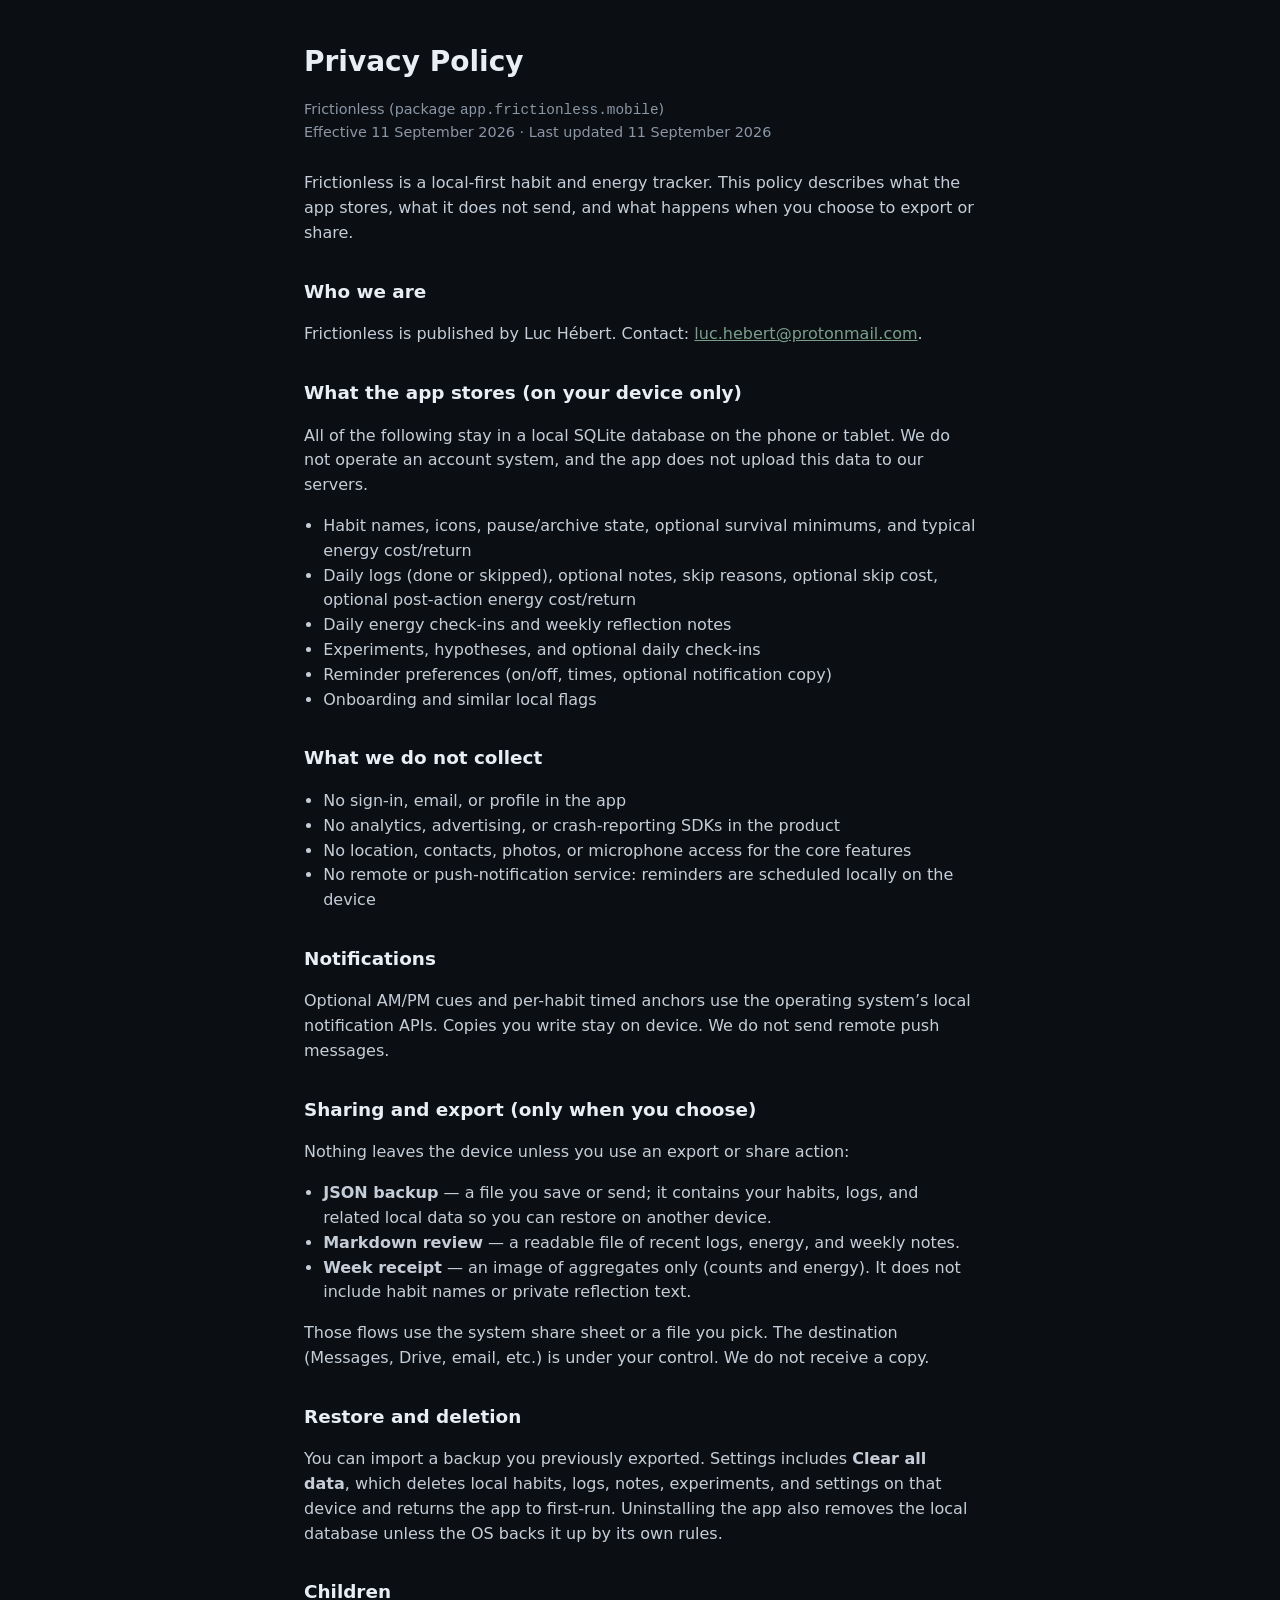
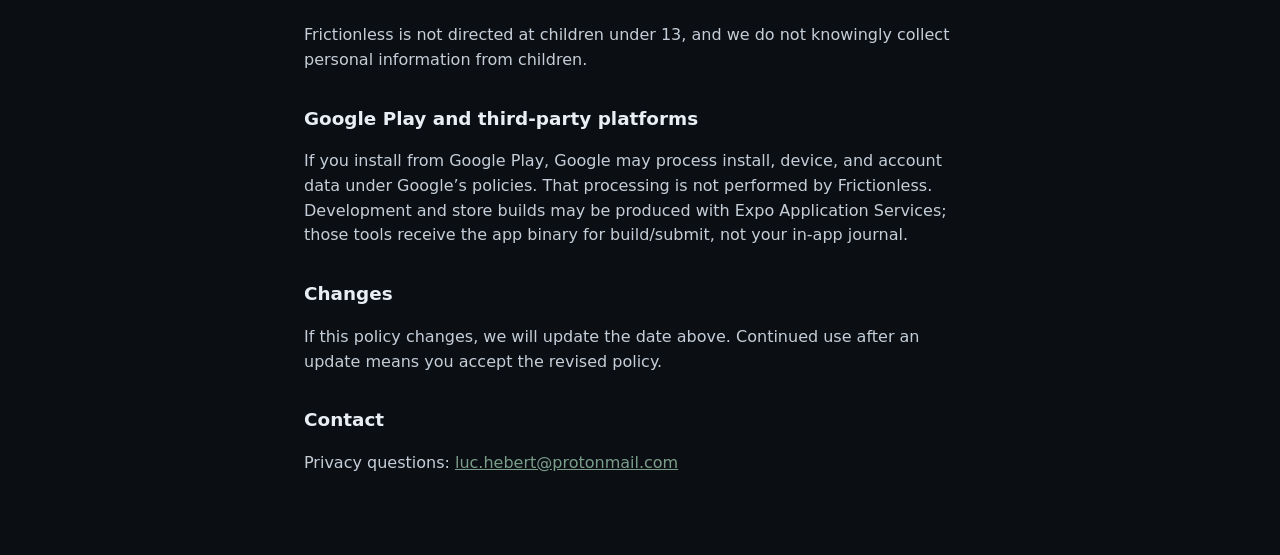
==== index.html @ 9b6e15c6 "Add Frictionless privacy policy. Co-authored-by: Cursor <cursoragent@cursor.com>" ====
<!DOCTYPE html>
<html lang="en">
  <head>
    <meta charset="utf-8" />
    <meta name="viewport" content="width=device-width, initial-scale=1" />
    <title>Frictionless Privacy Policy</title>
    <style>
      :root {
        color-scheme: dark;
      }
      body {
        margin: 0;
        background: #0b0f14;
        color: #e8eef4;
        font-family: ui-sans-serif, system-ui, -apple-system, Segoe UI, sans-serif;
        line-height: 1.55;
      }
      main {
        max-width: 42rem;
        margin: 0 auto;
        padding: 2.5rem 1.25rem 4rem;
      }
      h1 {
        font-size: 1.75rem;
        font-weight: 600;
        margin: 0 0 0.35rem;
      }
      h2 {
        font-size: 1.15rem;
        font-weight: 600;
        margin: 2rem 0 0.6rem;
      }
      p,
      li {
        color: #c5ced8;
      }
      .meta {
        color: #8b97a6;
        font-size: 0.9rem;
        margin-bottom: 1.75rem;
      }
      a {
        color: #7a9e8a;
      }
      ul {
        padding-left: 1.2rem;
      }
    </style>
  </head>
  <body>
    <main>
      <h1>Privacy Policy</h1>
      <p class="meta">
        Frictionless (package <code>app.frictionless.mobile</code>)<br />
        Effective 11 September 2026 · Last updated 11 September 2026
      </p>

      <p>
        Frictionless is a local-first habit and energy tracker. This policy describes what the app
        stores, what it does not send, and what happens when you choose to export or share.
      </p>

      <h2>Who we are</h2>
      <p>
        Frictionless is published by Luc Hébert. Contact:
        <a href="mailto:luc.hebert@protonmail.com">luc.hebert@protonmail.com</a>.
      </p>

      <h2>What the app stores (on your device only)</h2>
      <p>
        All of the following stay in a local SQLite database on the phone or tablet. We do not
        operate an account system, and the app does not upload this data to our servers.
      </p>
      <ul>
        <li>Habit names, icons, pause/archive state, optional survival minimums, and typical energy cost/return</li>
        <li>Daily logs (done or skipped), optional notes, skip reasons, optional skip cost, optional post-action energy cost/return</li>
        <li>Daily energy check-ins and weekly reflection notes</li>
        <li>Experiments, hypotheses, and optional daily check-ins</li>
        <li>Reminder preferences (on/off, times, optional notification copy)</li>
        <li>Onboarding and similar local flags</li>
      </ul>

      <h2>What we do not collect</h2>
      <ul>
        <li>No sign-in, email, or profile in the app</li>
        <li>No analytics, advertising, or crash-reporting SDKs in the product</li>
        <li>No location, contacts, photos, or microphone access for the core features</li>
        <li>No remote or push-notification service: reminders are scheduled locally on the device</li>
      </ul>

      <h2>Notifications</h2>
      <p>
        Optional AM/PM cues and per-habit timed anchors use the operating system’s local
        notification APIs. Copies you write stay on device. We do not send remote push messages.
      </p>

      <h2>Sharing and export (only when you choose)</h2>
      <p>Nothing leaves the device unless you use an export or share action:</p>
      <ul>
        <li><strong>JSON backup</strong> — a file you save or send; it contains your habits, logs, and related local data so you can restore on another device.</li>
        <li><strong>Markdown review</strong> — a readable file of recent logs, energy, and weekly notes.</li>
        <li><strong>Week receipt</strong> — an image of aggregates only (counts and energy). It does not include habit names or private reflection text.</li>
      </ul>
      <p>
        Those flows use the system share sheet or a file you pick. The destination (Messages, Drive,
        email, etc.) is under your control. We do not receive a copy.
      </p>

      <h2>Restore and deletion</h2>
      <p>
        You can import a backup you previously exported. Settings includes <strong>Clear all data</strong>,
        which deletes local habits, logs, notes, experiments, and settings on that device and
        returns the app to first-run. Uninstalling the app also removes the local database unless
        the OS backs it up by its own rules.
      </p>

      <h2>Children</h2>
      <p>
        Frictionless is not directed at children under 13, and we do not knowingly collect personal
        information from children.
      </p>

      <h2>Google Play and third-party platforms</h2>
      <p>
        If you install from Google Play, Google may process install, device, and account data under
        Google’s policies. That processing is not performed by Frictionless. Development and store
        builds may be produced with Expo Application Services; those tools receive the app binary
        for build/submit, not your in-app journal.
      </p>

      <h2>Changes</h2>
      <p>
        If this policy changes, we will update the date above. Continued use after an update means
        you accept the revised policy.
      </p>

      <h2>Contact</h2>
      <p>
        Privacy questions:
        <a href="mailto:luc.hebert@protonmail.com">luc.hebert@protonmail.com</a>
      </p>
    </main>
  </body>
</html>
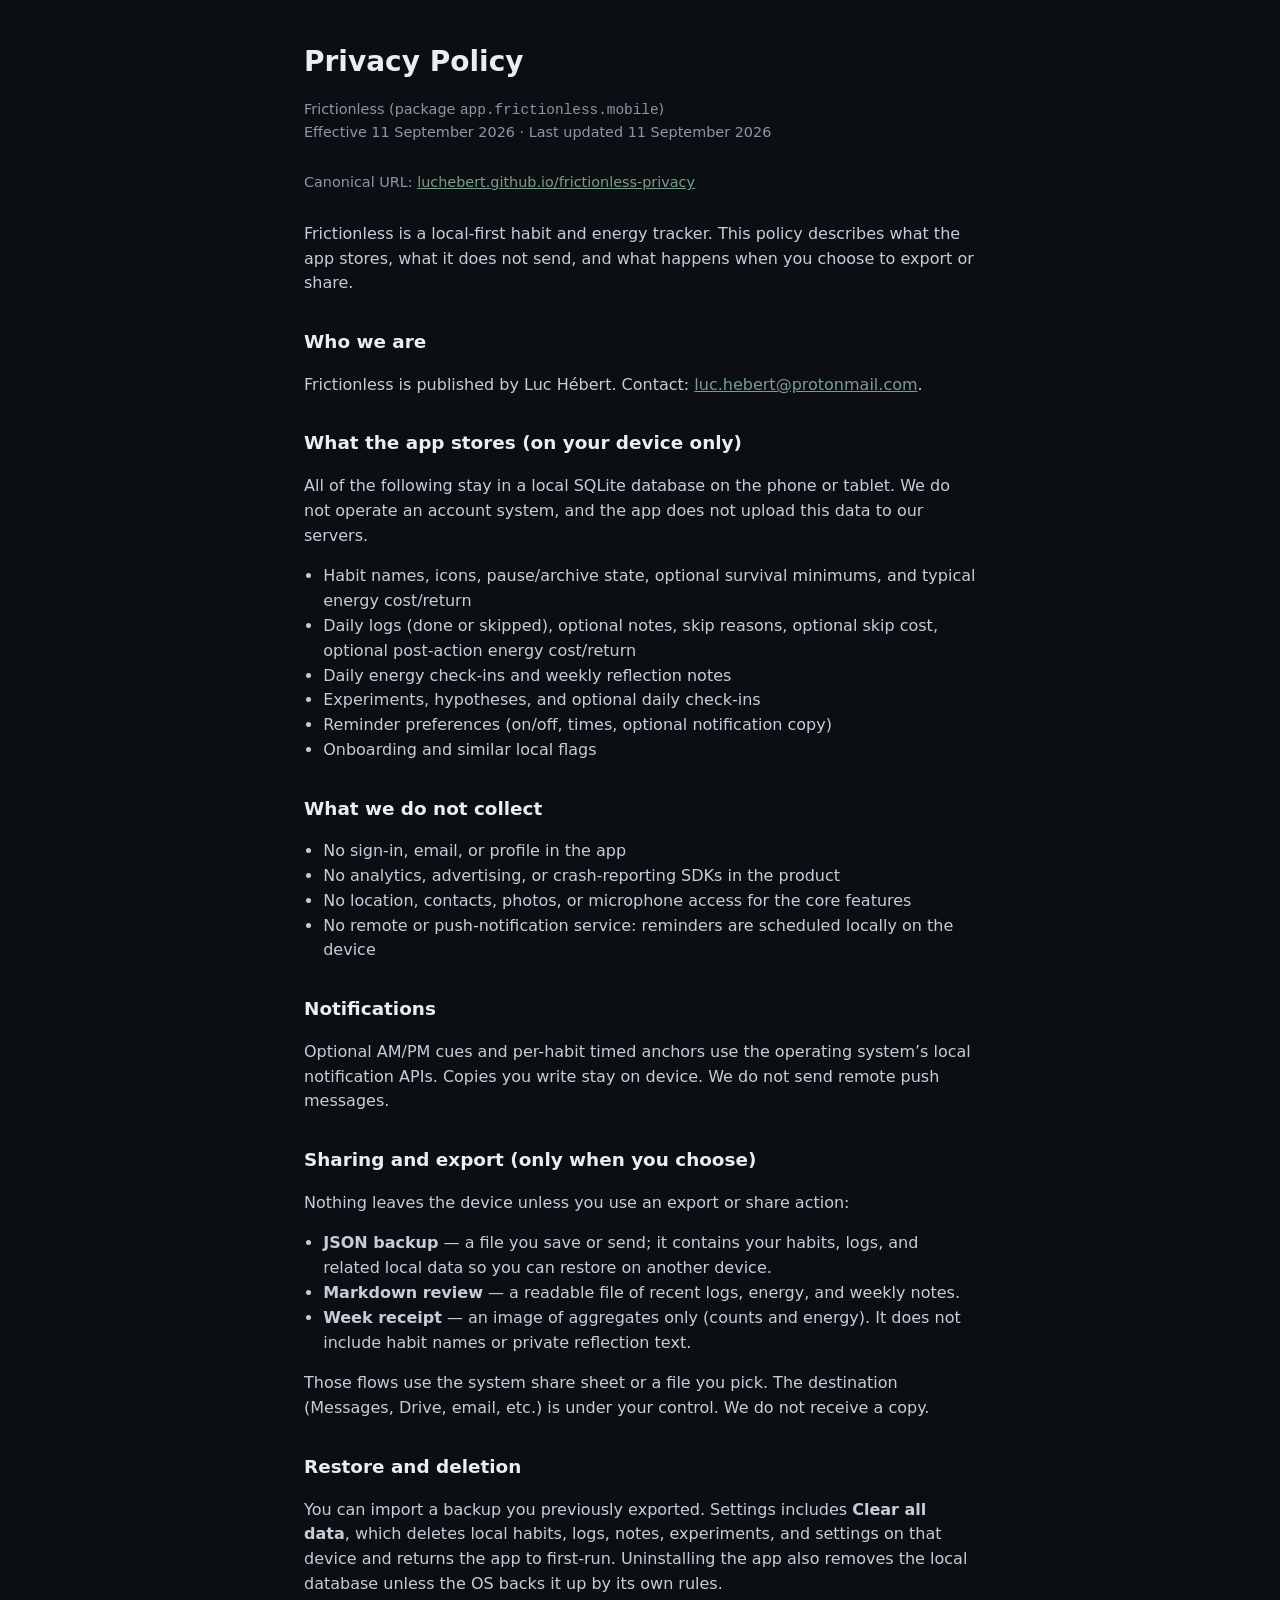
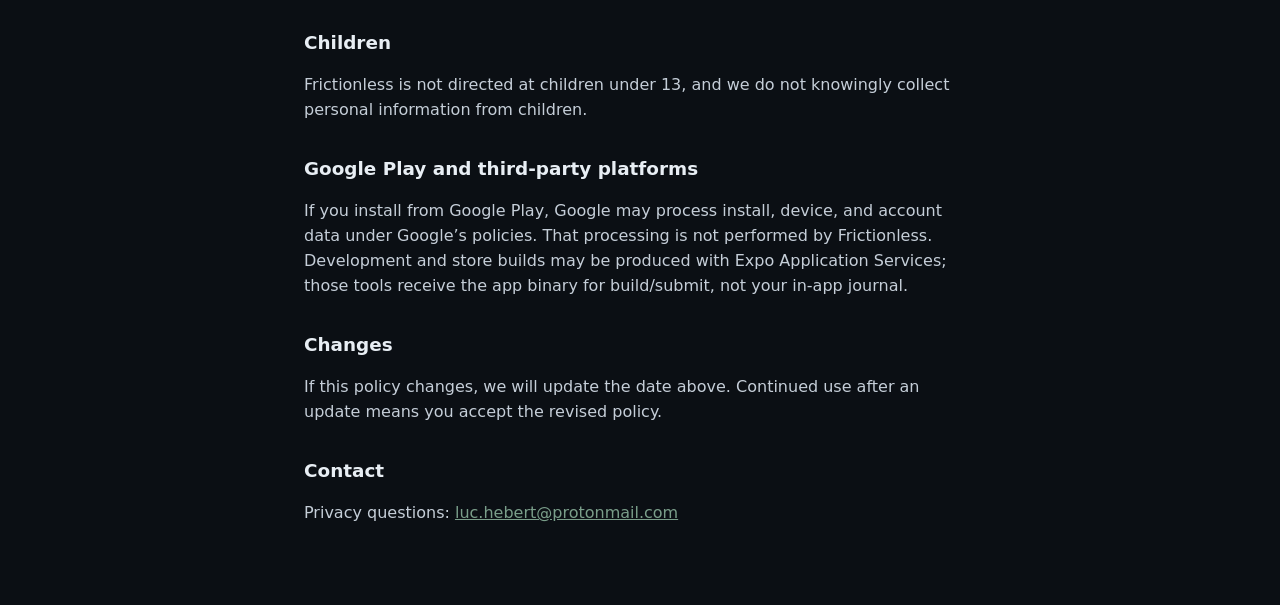
==== commit d88e7205: "Add canonical privacy URL. Co-authored-by: Cursor <cursoragent@cursor.com>" ====
--- a/index.html
+++ b/index.html
@@ -53,6 +53,10 @@
       <p class="meta">
         Frictionless (package <code>app.frictionless.mobile</code>)<br />
         Effective 11 September 2026 · Last updated 11 September 2026
+      </p>
+      <p class="meta">
+        Canonical URL:
+        <a href="https://luchebert.github.io/frictionless-privacy/">luchebert.github.io/frictionless-privacy</a>
       </p>
 
       <p>
